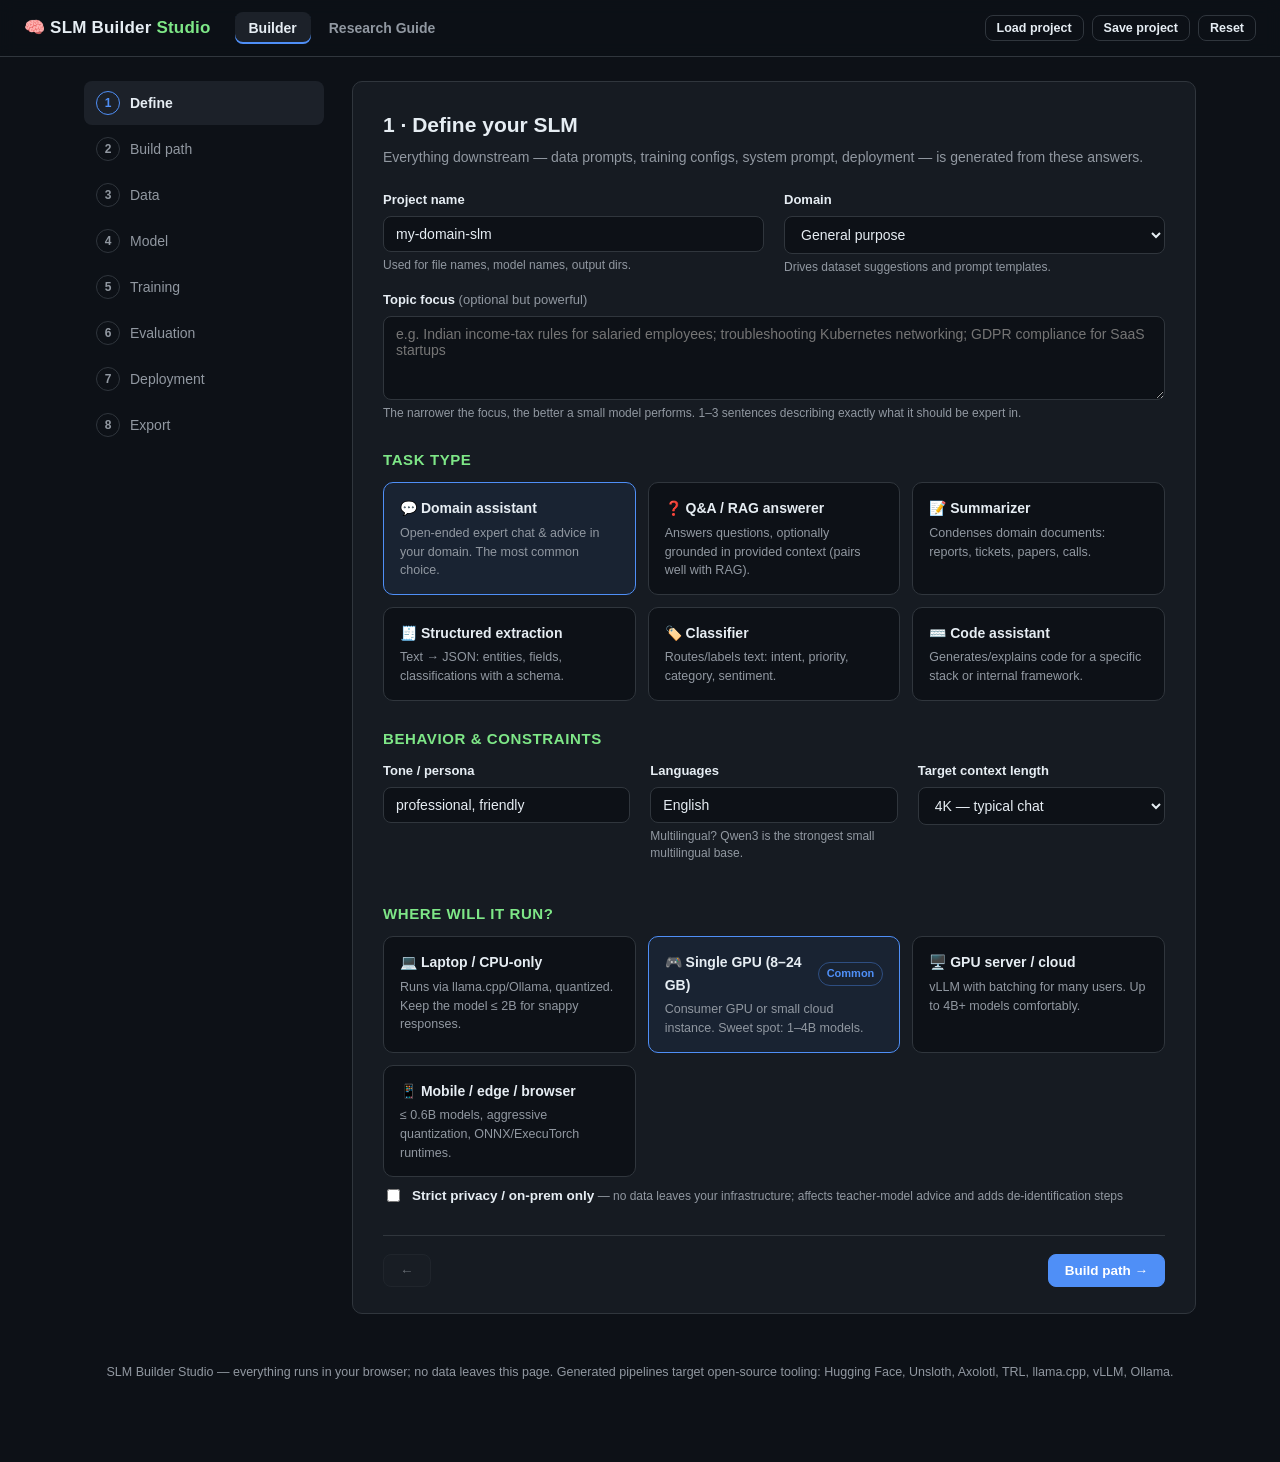
==== slm-builder/index.html @ 88eed746 "Add SLM Builder Studio: web app + research guide for building domain SLMs A self-contained static we" ====
<!DOCTYPE html>
<html lang="en">
<head>
<meta charset="UTF-8">
<meta name="viewport" content="width=device-width, initial-scale=1.0">
<title>SLM Builder Studio — build a Small Language Model for any domain</title>
<meta name="description" content="A step-by-step studio that turns your domain and requirements into a complete, ready-to-run Small Language Model pipeline: data plan, synthetic data generation, training scripts, evaluation, and deployment.">
<link rel="icon" href="data:image/svg+xml,<svg xmlns='http://www.w3.org/2000/svg' viewBox='0 0 100 100'><text y='.9em' font-size='90'>🧠</text></svg>">
<link rel="stylesheet" href="styles.css">
</head>
<body>

<header class="topbar">
  <div class="logo">🧠 SLM Builder <span class="spark">Studio</span></div>
  <div class="tabs" id="tabs">
    <button data-tab="builder" class="active">Builder</button>
    <button data-tab="guide">Research Guide</button>
  </div>
  <div class="spacer"></div>
  <div class="proj-actions">
    <button class="btn sm ghost" id="btn-load">Load project</button>
    <button class="btn sm ghost" id="btn-save">Save project</button>
    <button class="btn sm ghost" id="btn-reset">Reset</button>
    <input type="file" id="file-load" accept=".json" style="display:none">
  </div>
</header>

<main>
  <!-- ============ BUILDER TAB ============ -->
  <section id="tab-builder">
    <div class="wizard">
      <nav class="steps" id="stepnav"></nav>
      <div class="panel" id="steppanel"></div>
    </div>
  </section>

  <!-- ============ GUIDE TAB ============ -->
  <section id="tab-guide" style="display:none">
    <div class="guide" id="guide-html"></div>
  </section>

  <div class="footer-note">
    SLM Builder Studio — everything runs in your browser; no data leaves this page.
    Generated pipelines target open-source tooling: Hugging Face, Unsloth, Axolotl, TRL, llama.cpp, vLLM, Ollama.
  </div>
</main>

<div class="toast" id="toast"></div>

<!-- Research guide markdown (rendered client-side). Content injected at build time. -->
<script type="text/markdown" id="guide-md">
# Building Small Language Models from Scratch — The Complete Guide (2026)

This is the research companion to **SLM Builder Studio**. It covers everything you need to build, train, evaluate, deploy, and scale a Small Language Model (SLM) for any topic or domain — from a weekend Colab project to a production service.

---

## 1. What is an SLM and why build one?

A **Small Language Model** is a language model small enough to own end-to-end: typically **100M–7B parameters** (vs. hundreds of billions for frontier LLMs). The 2026 generation of small models (Qwen3, Phi-4-mini, Gemma 3, SmolLM3, Llama 3.2) is remarkably capable — a well fine-tuned 1–4B model routinely **beats frontier LLMs on a narrow domain** while being 100–1000× cheaper to run.

**Why an SLM instead of an API to a big model:**

- **Cost** — a 1.7B model serves thousands of requests/day on a $0.30/hr GPU or even a laptop CPU; frontier APIs cost 10–100× more at volume.
- **Privacy & control** — weights live on your hardware; no data leaves your infrastructure; no deprecations or silent behavior changes.
- **Latency** — local models answer in tens of milliseconds to first token; no network round-trip.
- **Specialization** — on a narrow task with good data, a tuned 3B model often outperforms a general 400B model. Depth beats breadth.
- **Edge deployment** — 0.3–2B models run on phones, browsers (WebGPU), Raspberry Pi-class devices.

**When NOT to build one:** you need broad world knowledge, complex multi-step reasoning across many domains, or you have < a few hundred examples and no way to generate more. Use a frontier API (or RAG on top of one) instead — or combine: SLM for the common 90%, LLM fallback for the hard 10%.

---

## 2. The four build paths — a decision framework

There are exactly four ways to get a domain SLM, in increasing order of cost:

| Path | What it is | Data needed | Compute | Cost | When to choose |
|---|---|---|---|---|---|
| **1. Fine-tune an existing SLM** | LoRA/QLoRA on a strong open base | 1K–50K instruction pairs | 1 GPU, hours | $0–20 | **Default.** You want domain behavior and the base model already "speaks" your domain's language |
| **2. Distill from an LLM teacher** | Frontier LLM generates your training set; small student learns from it | none to start | 1 GPU + API budget | $10–200 | You have zero data. This is how Phi and most domain SLMs are bootstrapped |
| **3. Continued pretraining (CPT) + SFT** | Feed GBs of raw domain text first, then fine-tune | 0.5–10B tokens of domain text | 1–8 GPUs, days | $50–2K | The domain has vocabulary/facts the base model lacks (niche law, low-resource language, proprietary systems) |
| **4. Pretrain from scratch** | Own architecture, own tokenizer, own corpus | ~20 tokens per parameter | 1–8+ GPUs, days–weeks | $50 (125M) – $10K+ (1B+) | Research, education, novel languages/tokenizers/formats, maximal control |

**Rules of thumb:**

- Start with path 1 or 2. You can always escalate. 95% of "we need our own model" projects are solved by QLoRA fine-tuning a 1–4B base on 5–20K good examples.
- Paths compose: real projects often do 2 (synthetic data) + 1 (fine-tune), or 3 + 2 + 1.
- Path 4 got dramatically cheaper: Karpathy's **nanochat** trains a GPT-2-class chat model end-to-end for ~$50–100 on 8×H100 spot instances. It is still the weakest path for quality-per-dollar on mainstream tasks.

---

## 3. The complete inputs checklist

Everything you should be prepared to provide (the Studio's wizard collects all of these):

### To define the model
- **Domain & topic focus** — the single highest-leverage input. "Legal" is OK; "Indian income-tax rules for salaried employees" is 10× better. Narrow = strong.
- **Task type** — assistant chat, Q&A/RAG, summarization, structured extraction (JSON), classification, code. Determines data format and eval design.
- **Tone/persona, languages, context length** — baked into the system prompt and training data.
- **Deployment target** — laptop CPU / single GPU / GPU server / mobile-edge. Constrains model size before you start.
- **Privacy constraints** — decides whether you can use hosted teacher APIs and what de-identification the data pipeline needs.

### To train
- **Existing data inventory** — documents, wikis, tickets, chat logs, FAQs, DB records, past Q&A. Even 50 real examples are gold for seeding synthetic generation.
- **Data quantity targets** — SFT: 1K–50K pairs (start 5–10K); preference pairs: 2K–20K; CPT corpus: 0.5B+ tokens; from-scratch: ~20× parameters in tokens.
- **A teacher model + API key** (paths 1–2) — Claude / OpenAI / a large open model via vLLM or OpenRouter.
- **Base model choice** — see the landscape table below; smallest that can pass your eval gate.
- **Compute** — free Colab/Kaggle T4 (QLoRA up to ~4B), a 24 GB consumer GPU, or cloud (A100/H100 at ~$1–3/hr).
- **Hyperparameters** — the defaults that almost always work: LoRA r=16 alpha=32, lr 2e-4 (LoRA) / 2e-5 (full), 2–3 epochs, effective batch 16–64, cosine schedule, warmup 3%, bf16, gradient checkpointing.

### To evaluate
- **A frozen held-out test set** (300–1000 examples) — created before training, never trained on, never regenerated.
- **Benchmark selection** — MMLU/HellaSwag/ARC as a catastrophic-forgetting smoke test; domain benchmarks if they exist.
- **A judge model + rubric** — correctness / helpfulness / style, 1–5; ship gate ≥ 4.0 and ≥ base+0.5.
- **A domain expert** for periodic human review (25 answers/month minimum).

### To scale
- **Traffic expectations** — requests/day, concurrency, latency budget (p95).
- **Serving infra** — Ollama (personal/team) → vLLM (production) → replicated vLLM behind a load balancer.
- **Feedback capture** — thumbs up/down + corrections endpoints; this feeds the retraining flywheel.
- **Versioning & cadence** — dataset snapshots, adapter/GGUF versions, monthly retrain cadence, stable eval set across versions.

---

## 4. Data — 80% of the outcome

### Quality beats quantity

The LIMA result stands: **~1,000 excellent, diverse examples beat 50,000 mediocre ones.** Spend your time on curation, not accumulation. Concretely, an "excellent" example is: factually correct, in your target tone, formatted the way you want answers formatted, and covering a real situation your users will hit.

### Where data comes from

| Source | Value | Notes |
|---|---|---|
| Synthetic from an LLM teacher | Very high | The workhorse. Taxonomy → questions → gold answers → self-critique filter |
| Expert-written examples | Highest per example | 50–200 SME-written pairs anchor style and correctness; use them as few-shot seeds for the teacher |
| Real user text (tickets, chats, emails) | High | Real phrasing and edge cases; de-identify ruthlessly |
| Internal docs (wikis, manuals, PDFs) | High | Convert to Q&A with the teacher; also the CPT corpus |
| Public datasets (Hugging Face) | Medium-high | smoltalk, tulu-3-sft-mixture, OpenHermes-2.5 for general ability; domain sets per field |
| Web scrapes | Medium | License and quality audit required |

### The synthetic pipeline (distillation) that actually works

1. **Taxonomy** — teacher lists 50–80 subtopics of your domain, beginner → expert. This forces coverage; naive "generate 10,000 questions" collapses into repetitive clusters.
2. **Question generation per subtopic** — explicitly vary persona (novice/practitioner/manager/skeptic), length, formality, typos (~10%), requested format, difficulty (40/40/20 easy/medium/hard). Include ~1 in 15 out-of-scope requests to teach refusals.
3. **Gold answers** — teacher answers with your exact system prompt plus "produce GOLD-STANDARD training answers" instructions.
4. **Self-critique filter** — teacher rates each pair on correctness/helpfulness/completeness/style; drop anything scoring < 4. Expect to discard 20–40%.
5. **Dedup & decontaminate** — exact dedup on normalized questions minimum (MinHash for near-dupes at scale); remove anything overlapping the eval set.
6. **Pilot first** — generate 500, read 50 of them yourself, fix the prompts, then scale. $10 of pilot saves $200 of garbage.

### Format

The ecosystem standard is **ChatML-style messages in JSONL** — one JSON object per line with a `messages` array of system/user/assistant turns. Every framework (Unsloth, Axolotl, TRL) consumes it directly. Always train with **loss masked on prompt tokens** (learn from assistant turns only).

### How much data per goal

| Goal | SFT pairs |
|---|---|
| Style/tone/format adaptation | 500–2K |
| Focused domain assistant | 5–20K |
| Broad domain expert | 20–100K |
| Preference tuning (DPO) on top | 2–20K pairs |
| CPT for missing domain knowledge | 0.5–10B tokens (~2–40 GB text) |

---

## 5. Base model landscape (2026)

| Model | Params | License | Context | Distinguishing strength |
|---|---|---|---|---|
| Qwen3-0.6B / 1.7B / 4B | 0.6–4B | Apache-2.0 | 32K | Best all-round family; 100+ languages; hybrid reasoning mode |
| Llama-3.2-1B / 3B | 1.2–3.2B | Llama (gated) | 128K | Biggest ecosystem; long context |
| SmolLM2-360M / SmolLM3-3B | 0.36–3B | Apache-2.0 | 8–64K | Fully open training recipe & data; SmolLM3 beats same-size peers |
| Gemma-3-1B / 4B | 1–4.3B | Gemma | 32–128K | Efficient; 4B is multimodal (images); strong coding |
| Phi-4-mini | 3.8B | MIT | 128K | Best 3–4B reasoning/math; "textbook-quality" pretraining |
| TinyLlama-1.1B | 1.1B | Apache-2.0 | 2K | Older budget classic, superbly documented |

**Choosing:** (1) filter by license — Apache-2.0/MIT are safest for products; (2) filter by deploy target — edge ≤ 0.6B, laptop ≤ 2B, GPU ≤ 4B; (3) prefer Qwen3 for multilingual, Phi-4-mini for reasoning, Gemma-3-4B for vision, SmolLM3 for full openness; (4) pick the **smallest model that passes your eval gate** — try 1.7B before 4B.

---

## 6. Training

### Methods

| Method | What trains | VRAM per 1B params | Quality | Use when |
|---|---|---|---|---|
| **QLoRA** | 4-bit frozen base + LoRA adapters | ~1.5 GB | ~98–99% of full FT | Default. Free Colab T4 handles ≤4B |
| **LoRA** | bf16 frozen base + adapters | ~2.5 GB | ~99% | You have the VRAM |
| **Full FT** | every weight, bf16 + Adam | ~16 GB | 100% (ceiling) | Small models, big data, max quality |

LoRA intuition: instead of updating a huge weight matrix W, learn a low-rank delta B·A (rank r=8–64). That's <1% of parameters, which is why it's cheap — and why it barely forgets general skills.

### The modern post-training pipeline

1. **SFT** (always) — imitate gold answers. 2–3 epochs, lr 2e-4 (LoRA), cosine, warmup 3%, effective batch 16–64, loss on responses only.
2. **DPO / ORPO** (usually worth it) — learn preferences from chosen-vs-rejected pairs; fixes style, judgment, over/under-refusal. lr ~5e-6, beta 0.1, 1 epoch. ORPO merges SFT+DPO into one stage if you want simplicity.
3. **GRPO** (advanced, for verifiable tasks) — RL with programmatic rewards (unit tests pass, exact answer match). This is the DeepSeek-R1 recipe scaled down; TRL's `GRPOTrainer` implements it.

### Frameworks

| Framework | Best for | Notes |
|---|---|---|
| **Unsloth** | Single-GPU speed | 2–5× faster, ~70% less VRAM via Triton kernels; Colab-friendly |
| **Axolotl** | YAML configs, multi-GPU | DeepSpeed/FSDP; the community-recipes standard |
| **HF TRL** | Transparency, hackability | SFTTrainer/DPOTrainer/GRPOTrainer; plain Python |
| **litgpt** | From-scratch & pretraining at scale | 20+ architectures, pretrain→finetune→deploy |
| **nanoGPT / nanochat** | Learning + cheap scratch builds | Readable; nanochat = full ChatGPT-clone pipeline for ~$100 |
| **MLX-LM** | Apple Silicon | Train/serve on Mac unified memory |

### From-scratch specifics (path 4)

- **Architecture** — decoder-only Transformer; standard shapes: 125M ≈ 12 layers × 768 dim × 12 heads; 350M ≈ 24×1024; 1B ≈ 24×2048. Modern upgrades: RoPE, SwiGLU, RMSNorm, GQA (all standard in litgpt/nanochat).
- **Tokenizer** — train your own BPE (32K vocab is the small-model sweet spot) on your corpus. Custom tokenizers shine for niche languages/notations (music, DNA, logs).
- **Token budget (Chinchilla)** — compute-optimal is ~20 tokens per parameter; for deployment-optimal small models, over-train well past that (SmolLM2-1.7B saw ~11T tokens). Floor: 125M model → ≥2.5B tokens ≈ 10 GB text.
- **Recipe** — AdamW (β=0.9/0.95, wd 0.1), peak lr ~6e-4 (125M) down to ~2e-4 (1B), 2K-step warmup, cosine decay to 10%, grad clip 1.0, bf16, ~0.5M tokens per effective batch. Loss spikes → lower lr or check data; loss plateau at high value → data too small/repetitive.
- **Cost reality (2026)** — 125M: ~$30–80; 350M: ~$150–400; 1B: ~$1–3K; 3B: ~$10K+. Rent H100s spot (~$2/hr each) and checkpoint aggressively.

### Hardware quick reference

| Setup | Can train |
|---|---|
| Free Colab/Kaggle T4 (16 GB) | QLoRA up to ~4B @ 2K seq |
| RTX 3090/4090 (24 GB) | QLoRA 7B; LoRA 4B; full FT ≤ 1B; scratch ≤ ~350M |
| A100 80 GB | Full FT ≤ 4B; scratch ≤ ~1B (patience required) |
| 8× H100 node | Scratch 1–3B in days; anything smaller trivially |
| Apple M-series 32–128 GB | MLX LoRA up to 7B (slower but free) |

---

## 7. Evaluation — the discipline that separates toys from products

**Layer 1 — automatic (every run):** validation loss during training; **lm-evaluation-harness** on MMLU + HellaSwag + ARC comparing tuned vs. base model. A drop > 5 points on general benchmarks = catastrophic forgetting → lower epochs/lr, or mix 10–20% general data into training.

**Layer 2 — domain test set + LLM judge (every run):** a frozen held-out set (300–1000 examples). A strong judge model scores each answer 1–5 on correctness / helpfulness / style. **Ship gate: mean ≥ 4.0 AND ≥ base-model score + 0.5.** Always score the base model once — without the baseline, your score means nothing.

**Layer 3 — human (before first ship, then monthly):** a domain expert reviews 25 random answers with an error taxonomy (factual, stale-knowledge, format, over-refusal, under-refusal, hallucinated citation); 20 adversarial prompts (prompt injection, out-of-scope, PII fishing); latency p50/p95 on target hardware.

**Cardinal rules:** freeze the test set before training and never regenerate it; never let the judge model also be the teacher that wrote the test answers being compared against (or sanity-check with a second judge); track scores across versions.

---

## 8. Deployment

### Quantization (GGUF)

Convert the merged model with llama.cpp's `convert_hf_to_gguf.py`, then quantize:

| Quant | Bits/weight | Quality | Use |
|---|---|---|---|
| Q4_K_M | ~4.5 | ~97–99% | **Default** — community standard |
| Q5_K_M | ~5.5 | ~99% | When Q4 shows regressions in judge scores |
| Q8_0 | 8 | ~99.9% | Near-lossless; 2× size |

A 1.7B model at Q4_K_M is a ~1.1 GB file that runs at 20–60 tok/s on a laptop CPU.

### Runtimes

| Runtime | Best for |
|---|---|
| **Ollama** | Easiest local/team serving; `ollama create` from a Modelfile with your system prompt baked in; OpenAI-compatible API |
| **llama.cpp server** | Minimal footprint, CPU/GPU/edge, embedded |
| **vLLM** | Production GPU serving: continuous batching, prefix caching, high throughput; the industry default |
| **ONNX Runtime / ExecuTorch** | Mobile & browser |
| **MLX** | Apple Silicon |

### Production architecture

`user → API gateway (auth, system prompt, logging, feedback) → model server (vLLM) → GPU`

The gateway is where production value lives: request/response logging (redact PII), latency and token metrics, rate limits, and a **/feedback endpoint** capturing 👍/👎 and corrections.

---

## 9. Scaling and operating in production

- **Load tiers** — personal: Ollama on the box; team (≤20 concurrent): one 24 GB GPU + vLLM; product: 2+ vLLM replicas behind a load balancer, autoscale on queue depth; edge: ship the GGUF with the app.
- **Performance** — measure time-to-first-token and tokens/sec at expected concurrency before launch; enable prefix caching (shared system prompt becomes nearly free); sweep Q4 vs Q5 vs Q8 against judge scores.
- **Observability** — dashboards for QPS, p50/p95 latency, error rate, GPU utilization; weekly review of 50 random conversations tagged with the error taxonomy.
- **The retraining flywheel (the real moat)** — weekly: export feedback, curate corrections into the dataset (corrections make perfect DPO pairs: rejected = model output, chosen = correction); monthly or per 500 new curated examples: retrain → eval gates → deploy. Version everything: dataset snapshot + adapter + GGUF as `name-vYYYY.MM`, evaluated against the same frozen test set so scores are comparable.
- **Safety & compliance** — input/output PII filters, prompt-injection cases in the adversarial set, license audit (base model + every dataset), model card documenting intended use and limitations.

---

## 10. Cost cheat sheet (typical, 2026 prices)

| Project | Total cost |
|---|---|
| Fine-tune 1.7B on 10K synthetic examples (Colab + API teacher) | $10–50 |
| Fine-tune 4B on 50K examples (rented A100, ~6 hrs) | $30–100 |
| CPT 1B tokens + SFT on 3B model | $100–500 |
| From-scratch 125M (nanoGPT-style) | $30–80 |
| From-scratch 1B chat model (nanochat-style, 8×H100 spot) | $800–3K |
| Serving, 100K requests/day on one L4 | ~$200–400/mo |
| Serving on a laptop / existing hardware | $0 |

---

## 11. Key references

- Unsloth docs — https://docs.unsloth.ai (fine-tuning guides, Colab notebooks)
- Axolotl — https://axolotl.ai · TRL — https://huggingface.co/docs/trl
- nanoGPT — https://github.com/karpathy/nanoGPT · nanochat — https://github.com/karpathy/nanochat
- litgpt — https://github.com/Lightning-AI/litgpt
- SmolLM3 (fully open recipe) — https://huggingface.co/blog/smollm3
- llama.cpp — https://github.com/ggml-org/llama.cpp · vLLM — https://docs.vllm.ai · Ollama — https://ollama.com
- lm-evaluation-harness — https://github.com/EleutherAI/lm-evaluation-harness
- Papers: *Chinchilla* (Hoffmann 2022, token budgets) · *LIMA* (Zhou 2023, quality > quantity) · *QLoRA* (Dettmers 2023) · *DPO* (Rafailov 2023) · *Textbooks Are All You Need* (Phi, Gunasekar 2023) · *DeepSeek-R1* (2025, GRPO)

---

*Generated as part of SLM Builder Studio — use the Builder tab to turn these principles into a ready-to-run pipeline for your domain.*

</script>

<script src="gen.js"></script>
<script src="app.js"></script>
</body>
</html>
---- slm-builder/styles.css ----
/* SLM Builder Studio — styles */
:root {
  --bg: #0d1117;
  --bg2: #161b22;
  --bg3: #1c2129;
  --border: #30363d;
  --text: #e6edf3;
  --muted: #9198a1;
  --accent: #4f8ff7;
  --accent2: #7ee787;
  --warn: #f0b429;
  --danger: #f47067;
  --radius: 10px;
  --mono: ui-monospace, SFMono-Regular, "SF Mono", Menlo, Consolas, monospace;
}
* { box-sizing: border-box; }
html, body { margin: 0; padding: 0; }
body {
  background: var(--bg);
  color: var(--text);
  font: 15px/1.6 -apple-system, BlinkMacSystemFont, "Segoe UI", Roboto, Helvetica, Arial, sans-serif;
}
a { color: var(--accent); text-decoration: none; }
a:hover { text-decoration: underline; }
code, pre { font-family: var(--mono); }

header.topbar {
  position: sticky; top: 0; z-index: 50;
  display: flex; align-items: center; gap: 16px;
  padding: 12px 24px;
  background: rgba(13,17,23,.92); backdrop-filter: blur(8px);
  border-bottom: 1px solid var(--border);
}
.logo { font-weight: 700; font-size: 17px; letter-spacing: .2px; white-space: nowrap; }
.logo .spark { color: var(--accent2); }
.tabs { display: flex; gap: 4px; margin-left: 8px; }
.tabs button {
  background: none; border: none; color: var(--muted); cursor: pointer;
  padding: 8px 14px; border-radius: 8px; font-size: 14px; font-weight: 600;
}
.tabs button:hover { color: var(--text); background: var(--bg3); }
.tabs button.active { color: var(--text); background: var(--bg3); box-shadow: inset 0 -2px 0 var(--accent); }
.topbar .spacer { flex: 1; }
.topbar .proj-actions { display: flex; gap: 8px; }

main { max-width: 1160px; margin: 0 auto; padding: 24px 24px 80px; }

/* Wizard layout */
.wizard { display: grid; grid-template-columns: 240px 1fr; gap: 28px; align-items: start; }
@media (max-width: 900px) { .wizard { grid-template-columns: 1fr; } }

nav.steps { position: sticky; top: 76px; display: flex; flex-direction: column; gap: 2px; }
nav.steps button {
  display: flex; align-items: center; gap: 10px; text-align: left;
  background: none; border: none; color: var(--muted); cursor: pointer;
  padding: 10px 12px; border-radius: 8px; font-size: 14px;
}
nav.steps button:hover { background: var(--bg3); color: var(--text); }
nav.steps button.active { background: var(--bg3); color: var(--text); font-weight: 600; }
nav.steps .num {
  display: inline-flex; align-items: center; justify-content: center;
  width: 24px; height: 24px; border-radius: 50%; flex: none;
  border: 1.5px solid var(--border); font-size: 12px; font-weight: 700;
}
nav.steps button.active .num { border-color: var(--accent); color: var(--accent); }
nav.steps button.done .num { border-color: var(--accent2); color: var(--accent2); }

.panel { background: var(--bg2); border: 1px solid var(--border); border-radius: var(--radius); padding: 26px 30px; }
.panel h2 { margin: 0 0 4px; font-size: 21px; }
.panel .sub { color: var(--muted); margin: 0 0 22px; font-size: 14px; }
.panel h3 { font-size: 15px; margin: 26px 0 10px; color: var(--accent2); text-transform: uppercase; letter-spacing: .6px; }

/* Form controls */
.grid2 { display: grid; grid-template-columns: 1fr 1fr; gap: 14px 20px; }
.grid3 { display: grid; grid-template-columns: 1fr 1fr 1fr; gap: 14px 20px; }
@media (max-width: 720px) { .grid2, .grid3 { grid-template-columns: 1fr; } }
.field { display: flex; flex-direction: column; gap: 5px; margin-bottom: 14px; }
.field label { font-size: 13px; font-weight: 600; color: var(--text); }
.field .hint { font-size: 12px; color: var(--muted); line-height: 1.45; }
input[type=text], input[type=number], select, textarea {
  background: var(--bg); color: var(--text);
  border: 1px solid var(--border); border-radius: 8px;
  padding: 9px 12px; font-size: 14px; font-family: inherit; width: 100%;
}
textarea { min-height: 84px; resize: vertical; }
input:focus, select:focus, textarea:focus { outline: none; border-color: var(--accent); }
input[type=range] { width: 100%; accent-color: var(--accent); }

/* Choice cards */
.cards { display: grid; grid-template-columns: repeat(auto-fill, minmax(240px, 1fr)); gap: 12px; margin: 8px 0 6px; }
.card {
  border: 1.5px solid var(--border); border-radius: var(--radius);
  padding: 14px 16px; cursor: pointer; background: var(--bg);
  transition: border-color .12s;
}
.card:hover { border-color: var(--muted); }
.card.selected { border-color: var(--accent); background: rgba(79,143,247,.07); }
.card .t { font-weight: 700; font-size: 14px; margin-bottom: 4px; display: flex; align-items: center; gap: 8px; }
.card .d { font-size: 12.5px; color: var(--muted); line-height: 1.5; }
.card .badge { margin-left: auto; }

.badge {
  display: inline-block; font-size: 11px; font-weight: 700; padding: 2px 8px;
  border-radius: 999px; border: 1px solid var(--border); color: var(--muted); white-space: nowrap;
}
.badge.green { color: var(--accent2); border-color: rgba(126,231,135,.4); }
.badge.blue { color: var(--accent); border-color: rgba(79,143,247,.4); }
.badge.amber { color: var(--warn); border-color: rgba(240,180,41,.4); }

/* Callouts */
.callout {
  border: 1px solid var(--border); border-left: 3px solid var(--accent);
  border-radius: 8px; background: var(--bg); padding: 12px 16px;
  font-size: 13.5px; color: var(--text); margin: 14px 0;
}
.callout.good { border-left-color: var(--accent2); }
.callout.warn { border-left-color: var(--warn); }
.callout.bad { border-left-color: var(--danger); }
.callout b { color: var(--text); }
.callout .muted { color: var(--muted); }

/* Checkbox list */
.checks { display: grid; grid-template-columns: 1fr 1fr; gap: 6px 18px; margin: 6px 0 10px; }
@media (max-width: 720px) { .checks { grid-template-columns: 1fr; } }
.checks label { display: flex; gap: 9px; align-items: flex-start; font-size: 13.5px; cursor: pointer; color: var(--text); }
.checks input { margin-top: 4px; accent-color: var(--accent); }
.checks .sm { color: var(--muted); font-size: 12px; }

/* Tables */
table.mini { width: 100%; border-collapse: collapse; font-size: 13px; margin: 10px 0; }
table.mini th, table.mini td { text-align: left; padding: 7px 10px; border-bottom: 1px solid var(--border); }
table.mini th { color: var(--muted); font-weight: 600; font-size: 12px; text-transform: uppercase; letter-spacing: .5px; }
table.mini td.num { font-family: var(--mono); }

/* Stats strip */
.stats { display: flex; flex-wrap: wrap; gap: 12px; margin: 14px 0; }
.stat {
  background: var(--bg); border: 1px solid var(--border); border-radius: 8px;
  padding: 10px 16px; min-width: 130px;
}
.stat .v { font-size: 19px; font-weight: 700; font-family: var(--mono); }
.stat .k { font-size: 11.5px; color: var(--muted); text-transform: uppercase; letter-spacing: .5px; }
.stat.ok .v { color: var(--accent2); }
.stat.warn .v { color: var(--warn); }
.stat.bad .v { color: var(--danger); }

/* Buttons */
.btn {
  display: inline-flex; align-items: center; gap: 7px;
  background: var(--bg3); color: var(--text); border: 1px solid var(--border);
  border-radius: 8px; padding: 8px 16px; font-size: 13.5px; font-weight: 600;
  cursor: pointer; font-family: inherit;
}
.btn:hover { border-color: var(--muted); }
.btn.primary { background: var(--accent); border-color: var(--accent); color: #fff; }
.btn.primary:hover { filter: brightness(1.1); }
.btn.ghost { background: none; }
.btn.sm { padding: 5px 11px; font-size: 12.5px; }
.stepnav { display: flex; justify-content: space-between; margin-top: 28px; padding-top: 18px; border-top: 1px solid var(--border); }

/* Artifact viewer */
.artifacts { display: grid; grid-template-columns: 260px 1fr; gap: 18px; align-items: start; }
@media (max-width: 900px) { .artifacts { grid-template-columns: 1fr; } }
.filelist { display: flex; flex-direction: column; gap: 3px; }
.filelist button {
  display: flex; align-items: center; gap: 8px; text-align: left;
  background: none; border: 1px solid transparent; color: var(--muted);
  cursor: pointer; padding: 7px 10px; border-radius: 7px;
  font-size: 13px; font-family: var(--mono);
}
.filelist button:hover { background: var(--bg3); color: var(--text); }
.filelist button.active { background: var(--bg3); color: var(--text); border-color: var(--border); }
.filelist .group { margin: 10px 0 4px; font-size: 11px; font-weight: 700; color: var(--muted); text-transform: uppercase; letter-spacing: .7px; padding-left: 10px; }
.codebox { position: relative; border: 1px solid var(--border); border-radius: var(--radius); background: var(--bg); overflow: hidden; }
.codebox .bar {
  display: flex; align-items: center; gap: 10px; padding: 8px 14px;
  border-bottom: 1px solid var(--border); background: var(--bg3);
  font-family: var(--mono); font-size: 12.5px; color: var(--muted);
}
.codebox .bar .spacer { flex: 1; }
.codebox pre {
  margin: 0; padding: 16px 18px; overflow-x: auto; max-height: 640px; overflow-y: auto;
  font-size: 12.5px; line-height: 1.55; color: var(--text);
}

/* Guide */
.guide { max-width: 860px; margin: 0 auto; }
.guide h1 { font-size: 28px; border-bottom: 1px solid var(--border); padding-bottom: 10px; }
.guide h2 { font-size: 21px; margin-top: 40px; border-bottom: 1px solid var(--border); padding-bottom: 8px; }
.guide h3 { font-size: 16.5px; margin-top: 28px; color: var(--accent2); }
.guide h4 { font-size: 14.5px; margin-top: 22px; }
.guide p, .guide li { color: #c9d1d9; font-size: 14.5px; }
.guide li { margin: 4px 0; }
.guide pre {
  background: var(--bg2); border: 1px solid var(--border); border-radius: 8px;
  padding: 14px 16px; overflow-x: auto; font-size: 12.5px; line-height: 1.55;
}
.guide code { background: var(--bg3); border-radius: 5px; padding: 1px 6px; font-size: 12.5px; }
.guide pre code { background: none; padding: 0; }
.guide table { width: 100%; border-collapse: collapse; font-size: 13px; margin: 14px 0; display: block; overflow-x: auto; }
.guide th, .guide td { border: 1px solid var(--border); padding: 7px 11px; text-align: left; }
.guide th { background: var(--bg3); }
.guide blockquote { border-left: 3px solid var(--accent); margin: 14px 0; padding: 4px 16px; color: var(--muted); background: var(--bg2); border-radius: 0 8px 8px 0; }
.guide hr { border: none; border-top: 1px solid var(--border); margin: 30px 0; }

.toast {
  position: fixed; bottom: 24px; left: 50%; transform: translateX(-50%);
  background: var(--bg3); border: 1px solid var(--border); border-radius: 999px;
  padding: 9px 22px; font-size: 13.5px; font-weight: 600; z-index: 100;
  opacity: 0; transition: opacity .2s; pointer-events: none;
}
.toast.show { opacity: 1; }
.pill-row { display: flex; flex-wrap: wrap; gap: 8px; margin: 8px 0; }
.footer-note { text-align: center; color: var(--muted); font-size: 12.5px; margin-top: 48px; }
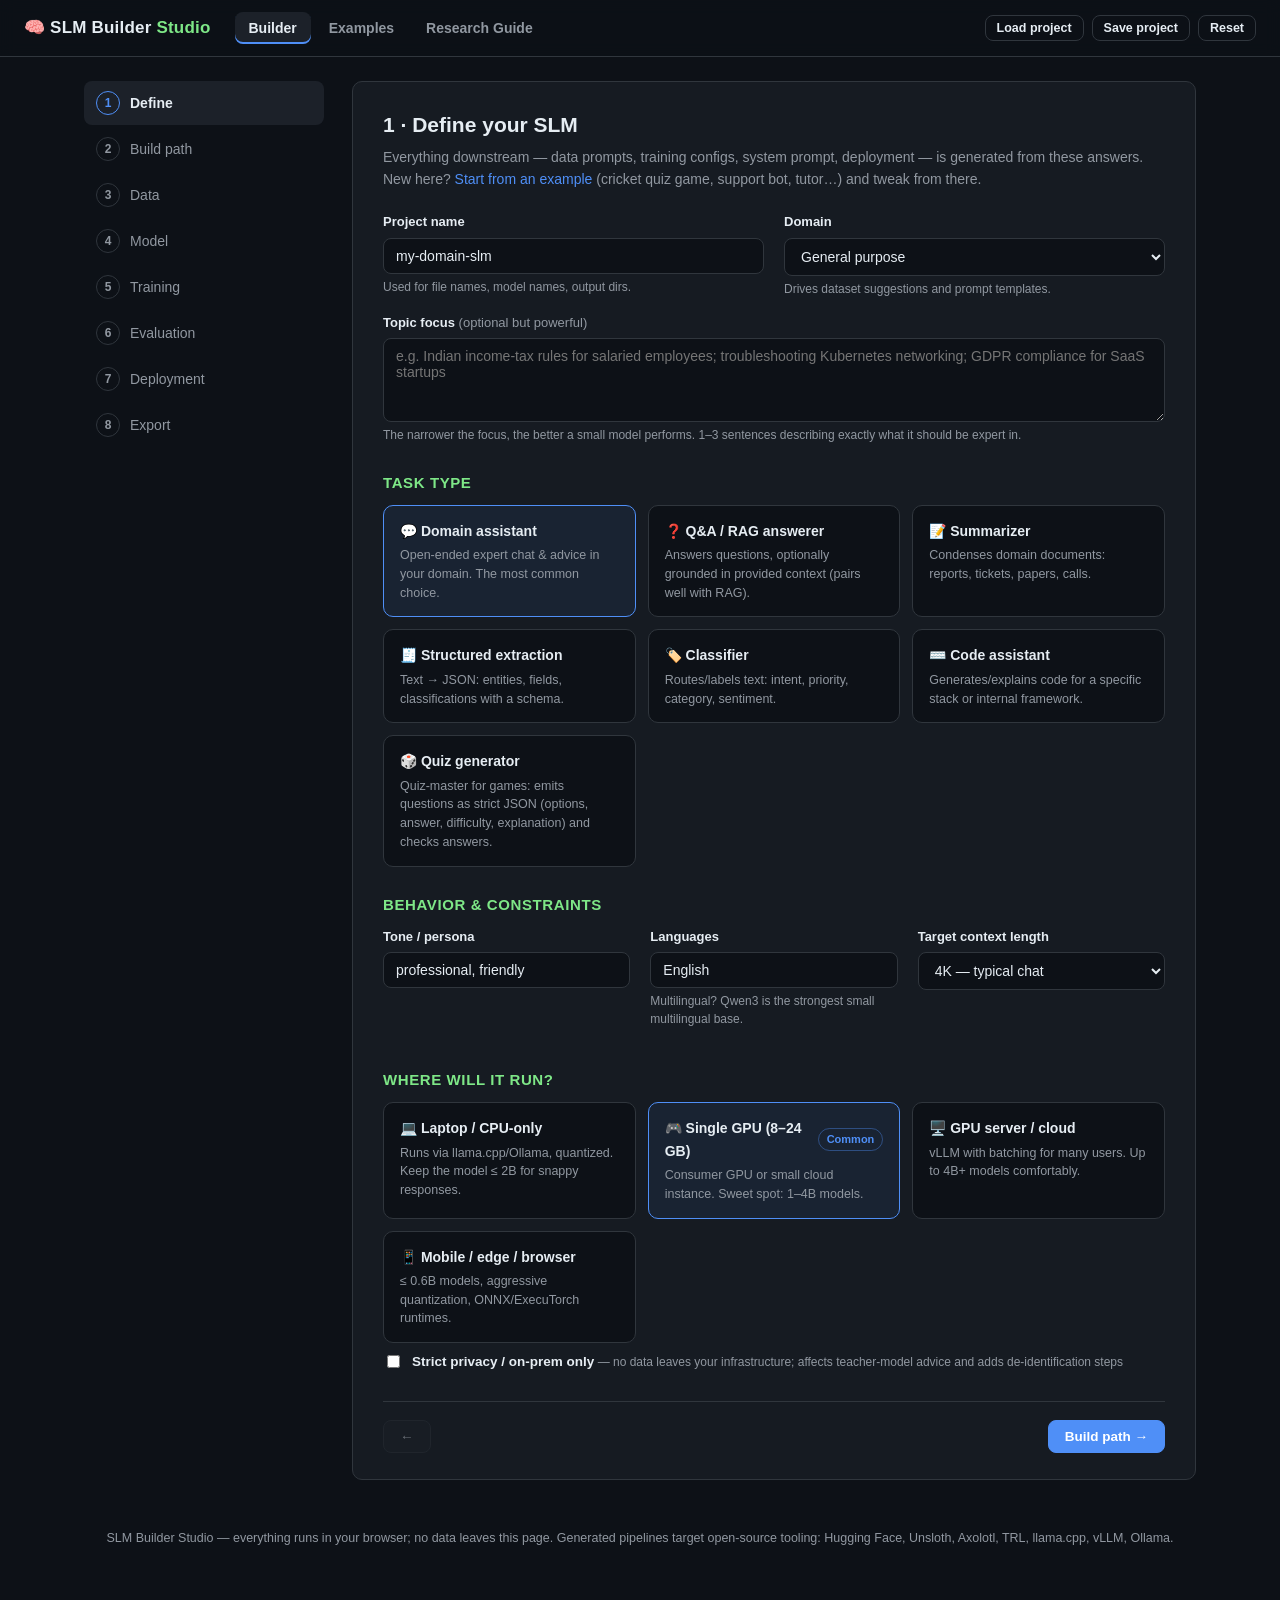
==== commit 8414e22e: "Add Examples gallery, quiz task type, and sports domain - New Examples tab with six one-click templa" ====
--- a/slm-builder/index.html
+++ b/slm-builder/index.html
@@ -14,6 +14,7 @@
   <div class="logo">🧠 SLM Builder <span class="spark">Studio</span></div>
   <div class="tabs" id="tabs">
     <button data-tab="builder" class="active">Builder</button>
+    <button data-tab="examples">Examples</button>
     <button data-tab="guide">Research Guide</button>
   </div>
   <div class="spacer"></div>
@@ -34,6 +35,11 @@
     </div>
   </section>
 
+  <!-- ============ EXAMPLES TAB ============ -->
+  <section id="tab-examples" style="display:none">
+    <div id="examples-list"></div>
+  </section>
+
   <!-- ============ GUIDE TAB ============ -->
   <section id="tab-guide" style="display:none">
     <div class="guide" id="guide-html"></div>
